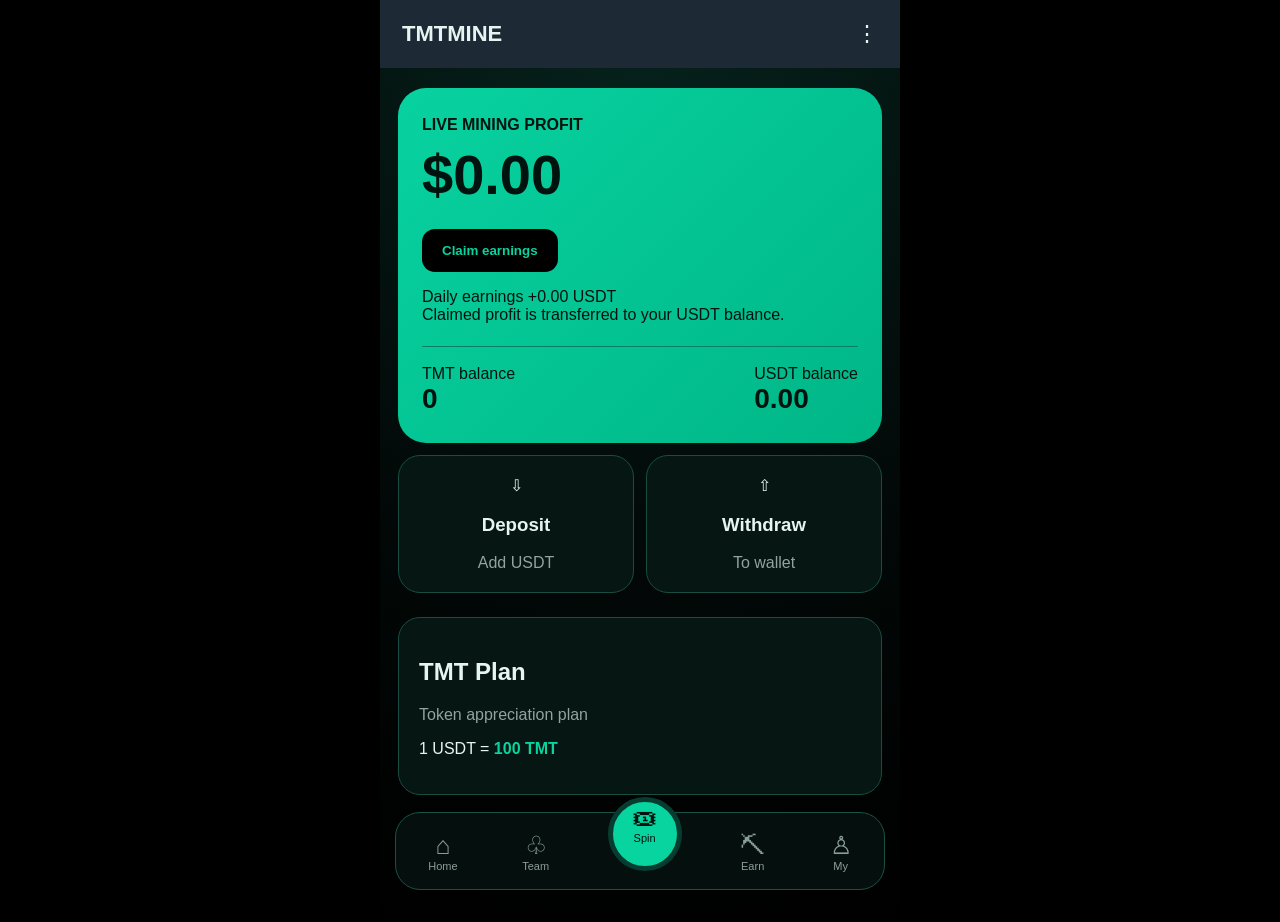
==== index.html @ 56401794 "Add files via upload" ====
<!doctype html><html><head><meta charset="utf-8"><meta name="viewport" content="width=device-width,initial-scale=1"><title>TMTMINE</title><link rel="stylesheet" href="style.css"><script src="https://telegram.org/js/telegram-web-app.js"></script></head><body><div class="app"><header><b>TMTMINE</b><span>⋮</span></header><main id="screen"></main><nav><button onclick="home()">⌂<small>Home</small></button><button onclick="team()">♧<small>Team</small></button><button class="spin" onclick="spin()">🎟<small>Spin</small></button><button onclick="earn()">⛏<small>Earn</small></button><button onclick="my()">♙<small>My</small></button></nav></div><div id="toast"></div><script src="app.js"></script></body></html>
---- style.css ----
*{box-sizing:border-box}body{margin:0;background:#000;color:#e8f4f1;font-family:Arial}.app{max-width:520px;min-height:100vh;margin:auto;background:radial-gradient(circle at 50% 0,#06231d,#020807 60%,#000);padding-bottom:95px}header{height:68px;background:#1d2935;padding:0 22px;display:flex;align-items:center;justify-content:space-between;font-size:22px}main{padding:20px 18px}.hero{background:linear-gradient(135deg,#08d2a0,#00b687);color:#00130e;border-radius:28px;padding:28px 24px}.balance{font-size:56px;font-weight:900;margin:8px 0 22px}.btn{border:0;border-radius:13px;background:#08d4a0;color:#00130e;padding:14px 20px;font-weight:900}.black{background:#000;color:#08d4a0}.stats,.row{display:flex;justify-content:space-between}.stats{border-top:1px solid #087e64;margin-top:22px;padding-top:18px}.value{font-size:28px;font-weight:900}.grid{display:grid;grid-template-columns:1fr 1fr;gap:12px}.card{background:#061612;border:1px solid #194d42;border-radius:22px;padding:20px;margin:12px 0}.muted{color:#91a49f}.bottom{}.action{text-align:center;min-height:105px}h1{font-size:38px}.badge{background:#3b3219;color:#e8c56b;padding:7px 11px;border-radius:20px;font-size:12px}.input{padding:14px;border:1px solid #214b41;border-radius:14px;background:#07130f;word-break:break-all;margin:10px 0}nav{position:fixed;bottom:10px;left:50%;transform:translateX(-50%);width:min(490px,calc(100% - 26px));height:78px;border:1px solid #1b5145;border-radius:25px;background:#06120fee;display:flex;justify-content:space-around;align-items:center;z-index:5}nav button{background:none;border:0;color:#8b9d99;font-size:25px;display:flex;flex-direction:column;align-items:center}nav small{font-size:11px}.spin{width:74px;height:74px;border-radius:50%;background:#08d4a0!important;color:#00130e!important;border:5px solid #073d31!important;margin-top:-34px}.wheel{width:220px;height:220px;border-radius:50%;margin:25px auto;background:conic-gradient(#08d4a0 0 60deg,#112c26 60deg 120deg,#08d4a0 120deg 180deg,#112c26 180deg 240deg,#08d4a0 240deg 300deg,#112c26 300deg);display:flex;align-items:center;justify-content:center;font-size:40px;border:10px solid #073c31}#toast{display:none;position:fixed;bottom:100px;left:50%;transform:translateX(-50%);background:#10231f;border:1px solid #2b6257;padding:11px 16px;border-radius:12px;z-index:10}
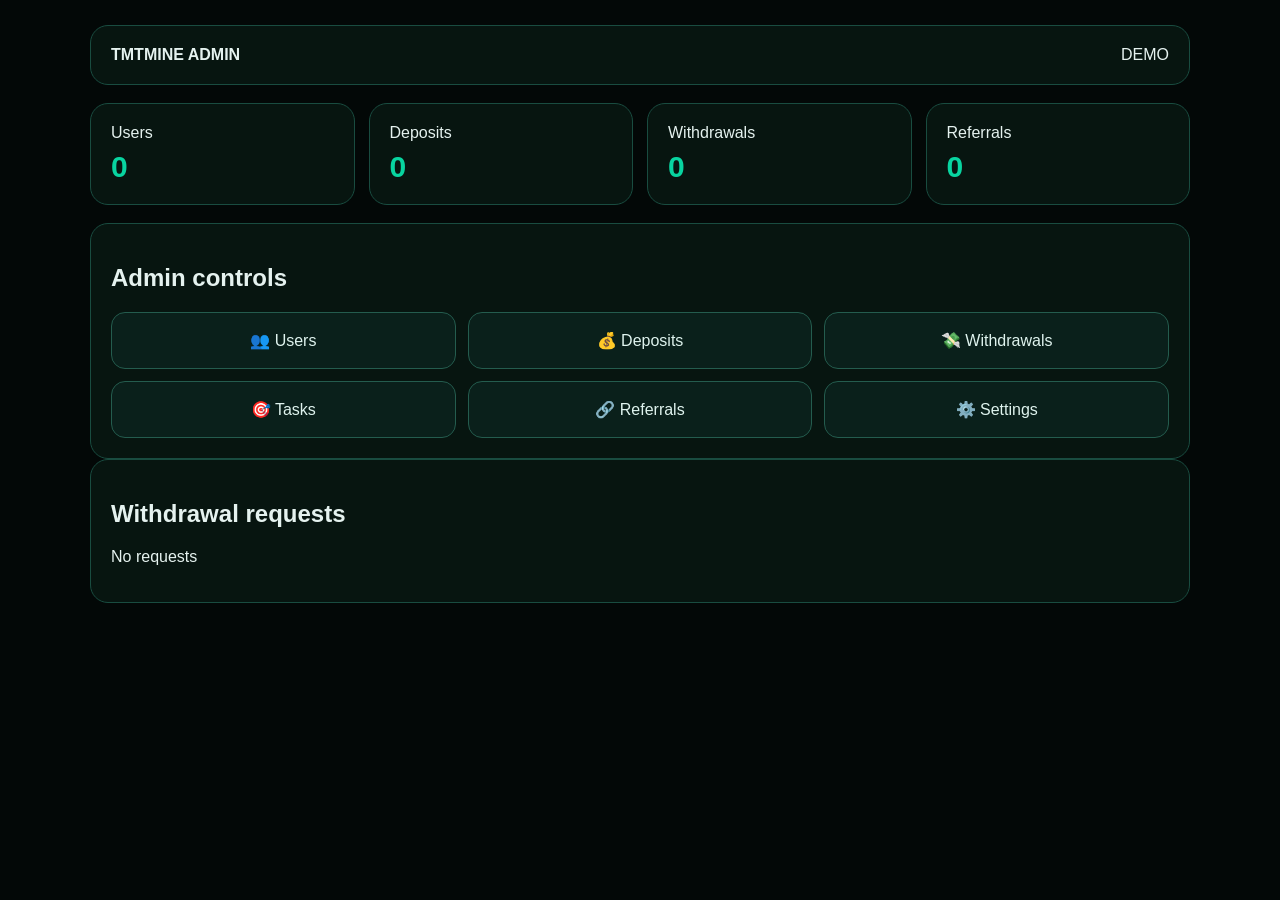
==== commit c2df56fa: "Admin file" ====
--- a/index.html
+++ b/index.html
@@ -1 +1 @@
-<!doctype html><html><head><meta charset="utf-8"><meta name="viewport" content="width=device-width,initial-scale=1"><title>TMTMINE</title><link rel="stylesheet" href="style.css"><script src="https://telegram.org/js/telegram-web-app.js"></script></head><body><div class="app"><header><b>TMTMINE</b><span>⋮</span></header><main id="screen"></main><nav><button onclick="home()">⌂<small>Home</small></button><button onclick="team()">♧<small>Team</small></button><button class="spin" onclick="spin()">🎟<small>Spin</small></button><button onclick="earn()">⛏<small>Earn</small></button><button onclick="my()">♙<small>My</small></button></nav></div><div id="toast"></div><script src="app.js"></script></body></html>+<!doctype html><html><head><meta charset="utf-8"><meta name="viewport" content="width=device-width,initial-scale=1"><title>TMTMINE Admin</title><link rel="stylesheet" href="admin.css"></head><body><div class="wrap"><header><b>TMTMINE ADMIN</b><span>DEMO</span></header><div class="stats"><div>Users<strong>0</strong></div><div>Deposits<strong>0</strong></div><div>Withdrawals<strong>0</strong></div><div>Referrals<strong>0</strong></div></div><section><h2>Admin controls</h2><div class="grid"><button>👥 Users</button><button>💰 Deposits</button><button>💸 Withdrawals</button><button>🎯 Tasks</button><button>🔗 Referrals</button><button>⚙️ Settings</button></div></section><section><h2>Withdrawal requests</h2><p>No requests</p></section></div></body></html>
--- a/admin.css
+++ b/admin.css
@@ -0,0 +1 @@
+body{margin:0;background:#030807;color:#e5f2ef;font-family:Arial}.wrap{max-width:1100px;margin:auto;padding:25px}header,section,.stats div{background:#071510;border:1px solid #194c40;border-radius:18px;padding:20px}header{display:flex;justify-content:space-between}.stats{display:grid;grid-template-columns:repeat(4,1fr);gap:14px;margin:18px 0}.stats strong{display:block;font-size:30px;color:#08d4a0;margin-top:8px}.grid{display:grid;grid-template-columns:repeat(3,1fr);gap:12px}.grid button{padding:18px;border:1px solid #245c4e;background:#0a201b;color:#dff3ee;border-radius:14px;font-size:16px}@media(max-width:700px){.stats,.grid{grid-template-columns:1fr 1fr}}
